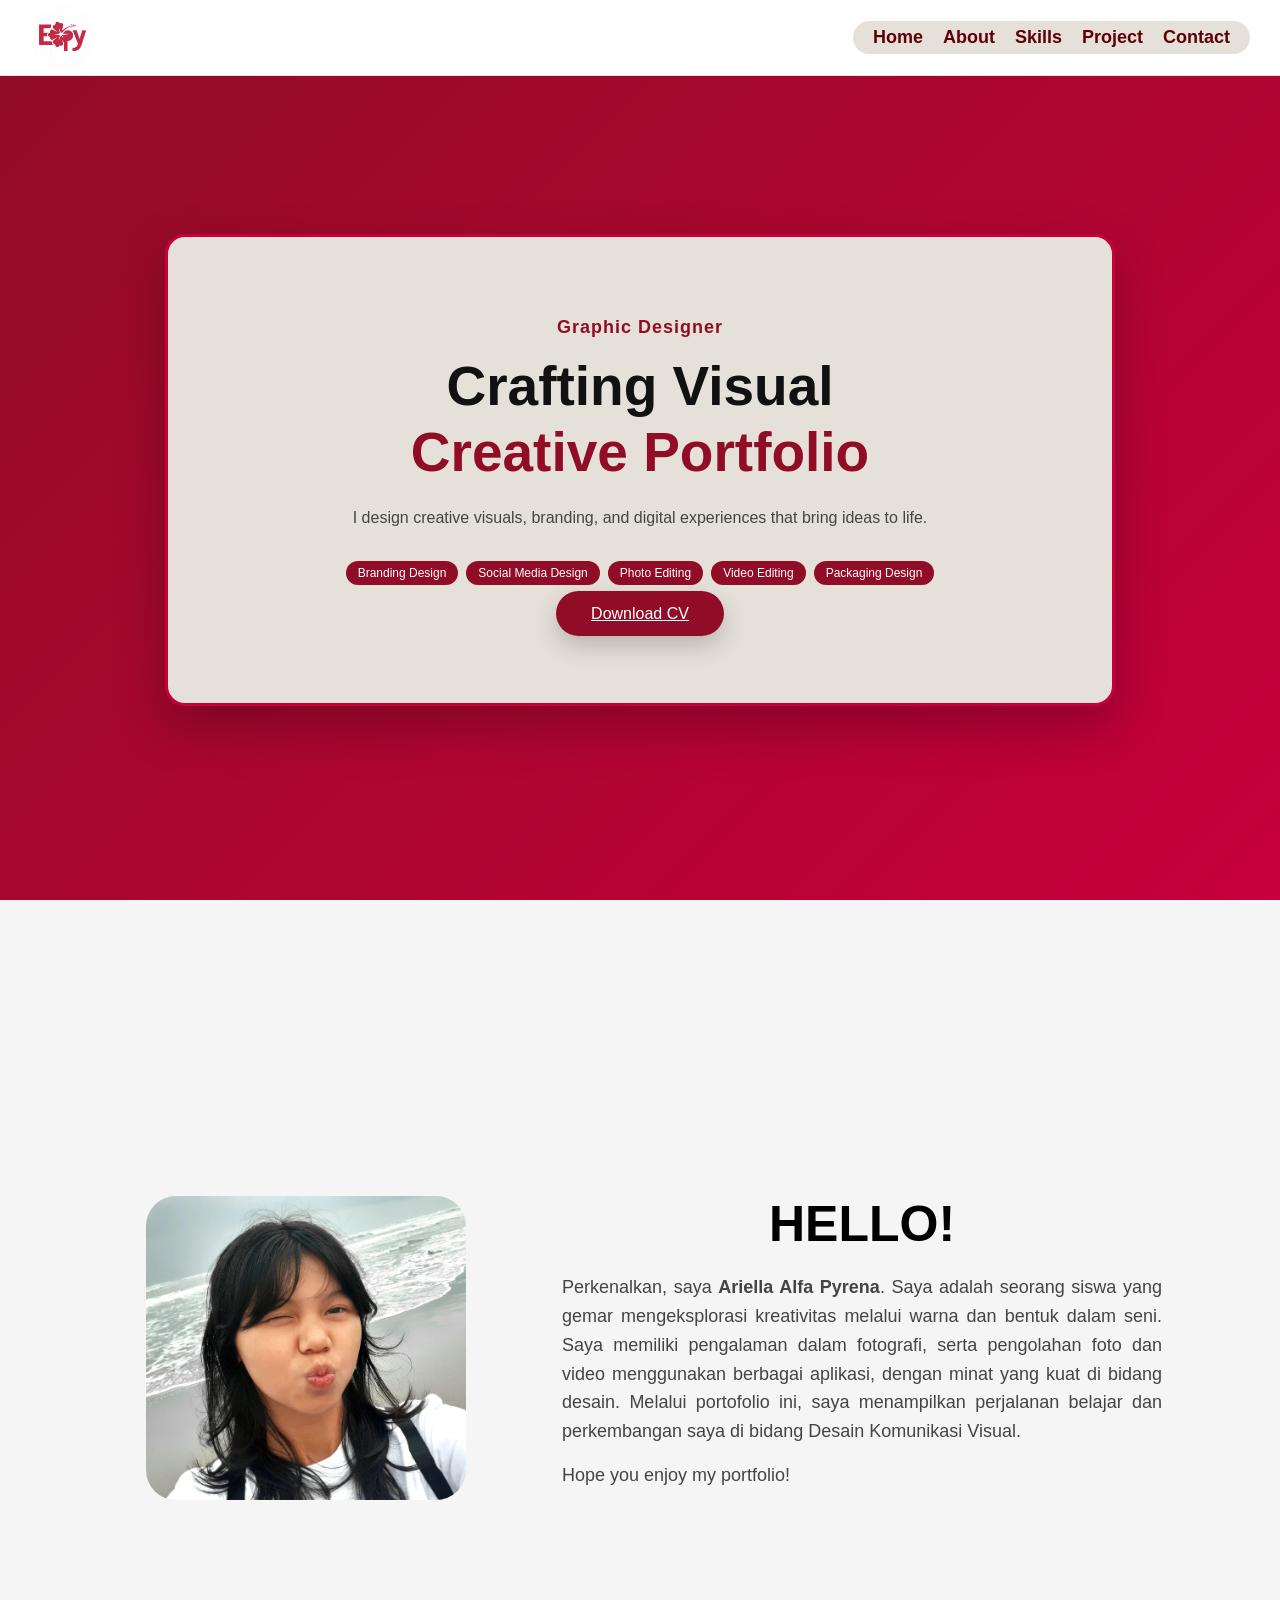
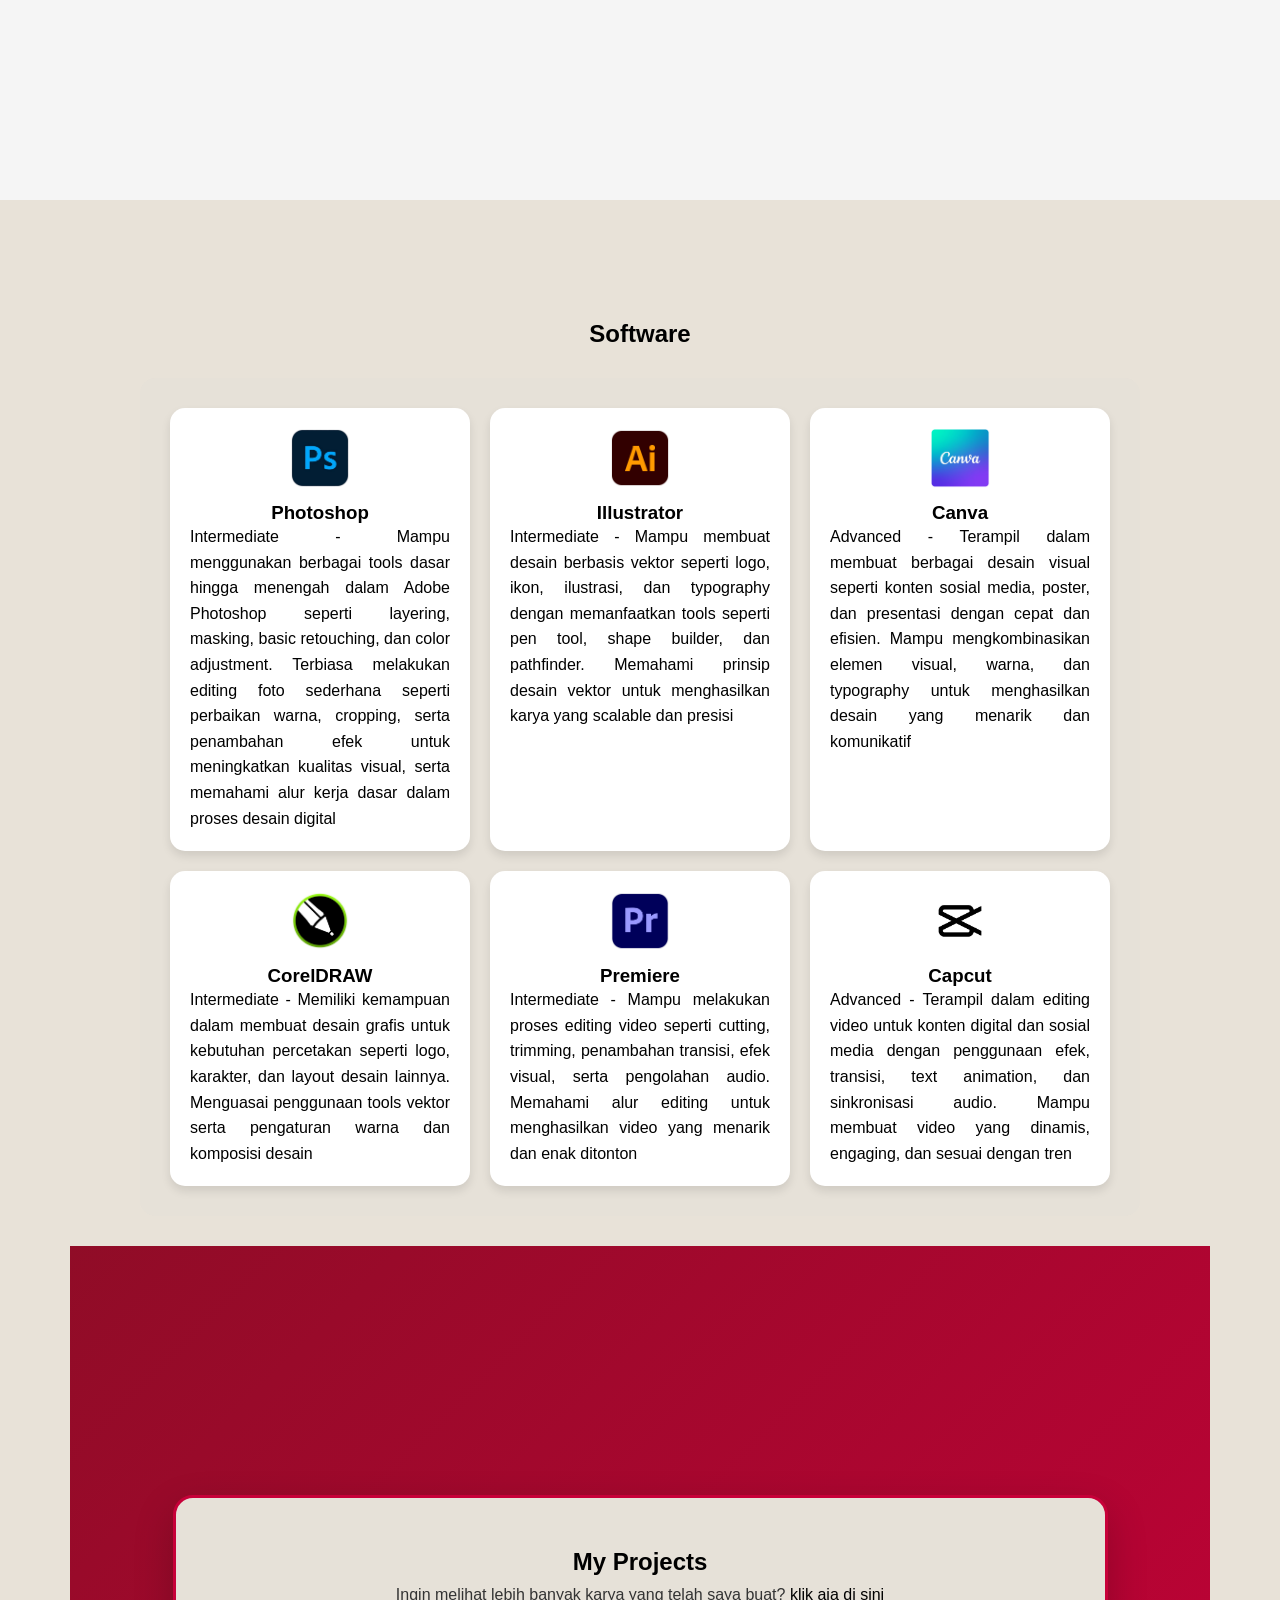
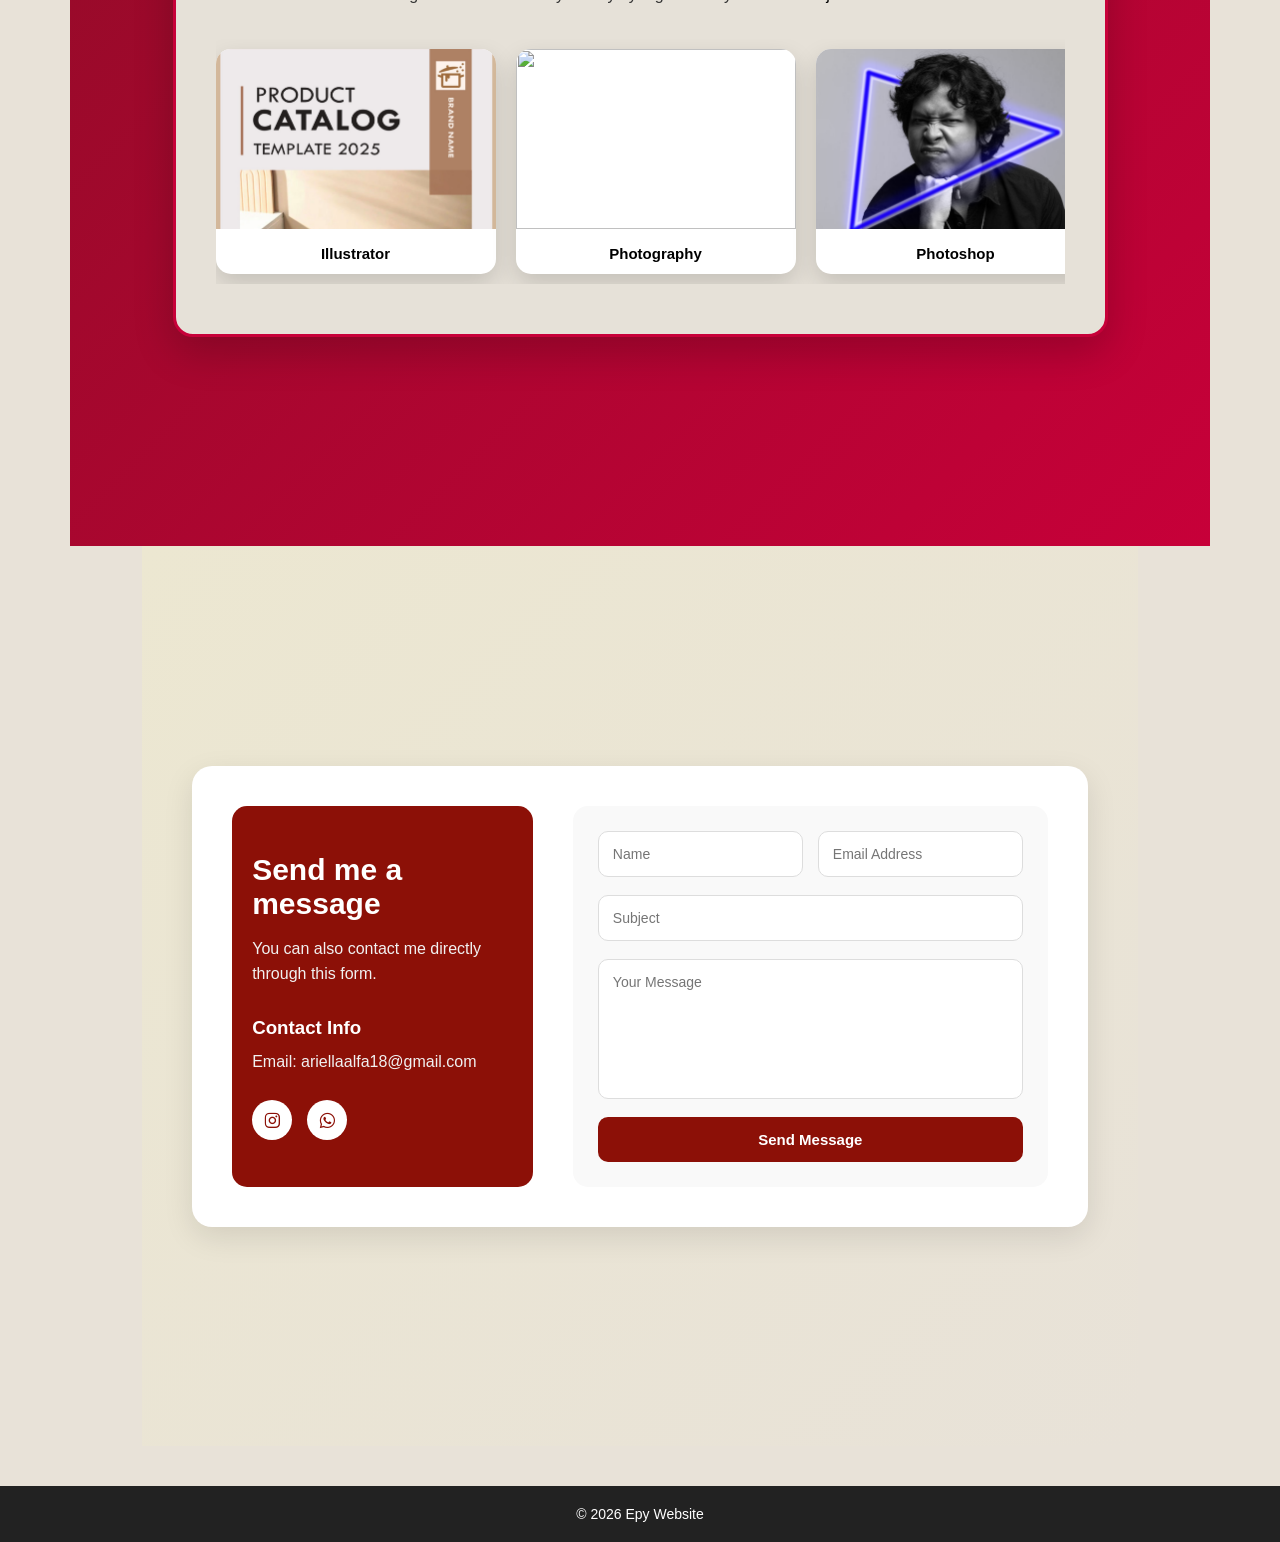
==== index.html @ 054a1334 "Add files via upload" ====
<!DOCTYPE html>
<html lang="en">
<head>
<meta charset="UTF-8">
<meta name="viewport" content="width=device-width, initial-scale=1.0">
<link href='https://unpkg.com/boxicons@2.1.4/css/boxicons.min.css' rel='stylesheet'>
<title>Epy Website</title>

<link rel="stylesheet" href="portofolio.css">

</head>
<body>

<nav>

<div class="logo">
<img src="image/logoepy1.png" alt="logo">
</div>

<ul class="menu">
<li><a href="#home">Home</a></li>
<li><a href="#about">About</a></li>
<li><a href="#skills">Skills</a></li>
<li><a href="#project">Project</a></li>
<li><a href="#contact">Contact</a></li>
</ul>

</nav>

<!-- HOME -->
<section class="hero" id="home">

<div class="home-box">

<p class="top-text">Graphic Designer</p>

<h1>
Crafting Visual<br>
<span class="highlight">Creative Portfolio</span>
</h1>

<p class="desc">
I design creative visuals, branding, and digital experiences 
that bring ideas to life.
</p>

<div class="job-list">
    <span>Branding Design</span>
    <span>Social Media Design</span>
    <span>Photo Editing</span>
    <span>Video Editing</span>
    <span>Packaging Design</span>
</div>

<a href="image/CV.jpg" download="CV-Ariella.jpg" class="btn-cv">
    Download CV
</a>

</div>

</section>
<!-- ABOUT -->
<section class="section about" id="about">

<div class="about-container">

<div class="about-img">
<img src="image/-3.jpg" alt="foto">
</div>

<div class="about-text">
<h1>HELLO!</h1>

<p>
<p class="desc">
<p class="desc">
Perkenalkan, saya <b>Ariella Alfa Pyrena</b>. 
Saya adalah seorang siswa yang gemar mengeksplorasi kreativitas melalui warna dan bentuk dalam seni. 
Saya memiliki pengalaman dalam fotografi, serta pengolahan foto dan video menggunakan berbagai aplikasi, dengan minat yang kuat di bidang desain. 
Melalui portofolio ini, saya menampilkan perjalanan belajar dan perkembangan saya di bidang Desain Komunikasi Visual.
</p>
</p>
</p>

<p>Hope you enjoy my portfolio!</p>

</div>

</div>

</section>
<!-- SKILLS -->
<section class="section skills-section" id="skills">

<h1>Software</h1>

<!-- HARD SKILL -->
<div class="skill-box-wrapper">

<div class="skills-container">

<div class="skill-card">
<img src="image/6.png">
<h3>Photoshop</h3>
<p> Intermediate - Mampu menggunakan berbagai tools dasar hingga menengah dalam Adobe Photoshop seperti layering, masking, basic retouching, dan color adjustment. 
    Terbiasa melakukan editing foto sederhana seperti perbaikan warna, cropping, serta penambahan efek untuk meningkatkan kualitas visual, 
    serta memahami alur kerja dasar dalam proses desain digital</p>
</div>

<div class="skill-card">
<img src="image/1.jpeg">
<h3>Illustrator</h3>
<p>Intermediate - Mampu membuat desain berbasis vektor seperti logo, ikon, ilustrasi, dan typography dengan memanfaatkan tools seperti pen tool, shape builder, dan pathfinder. 
    Memahami prinsip desain vektor untuk menghasilkan karya yang scalable dan presisi</p>
</div>

<div class="skill-card">
<img src="image/8.png">
<h3>Canva</h3>
<p>Advanced - Terampil dalam membuat berbagai desain visual seperti konten sosial media, poster, dan presentasi dengan cepat dan efisien. 
    Mampu mengkombinasikan elemen visual, warna, dan typography untuk menghasilkan desain yang menarik dan komunikatif</p>
</div>

<div class="skill-card">
<img src="image/13.png">
<h3>CorelDRAW</h3>
<p>Intermediate - Memiliki kemampuan dalam membuat desain grafis untuk kebutuhan percetakan seperti logo, karakter, dan layout desain lainnya. 
    Menguasai penggunaan tools vektor serta pengaturan warna dan komposisi desain</p>
</div>

<div class="skill-card">
<img src="image/12.png">
<h3>Premiere</h3>
<p>Intermediate - Mampu melakukan proses editing video seperti cutting, trimming, penambahan transisi, efek visual, serta pengolahan audio. 
    Memahami alur editing untuk menghasilkan video yang menarik dan enak ditonton</p>
</div>

<div class="skill-card">
<img src="image/2.jpeg">
<h3>Capcut</h3>
<p>Advanced - Terampil dalam editing video untuk konten digital dan sosial media dengan penggunaan efek, transisi, text animation, dan sinkronisasi audio. 
    Mampu membuat video yang dinamis, engaging, dan sesuai dengan tren</p>
</div>

</div>
</div>

<!-- PROJECT -->
<section class="section project" id="project">

<div class="project-box">

<h2>My Projects</h2>
<p>
    Ingin melihat lebih banyak karya yang telah saya buat? 
    <a href="https://www.instagram.com/_ellpy" target="_blank" class="link-project"> 
        klik aja di sini
    </a>
</p>

<div class="slider">
    <div class="slide-track">

        <div class="card">
            <img src="image/ai.png">
            <h3>Illustrator</h3>
        </div>

        <div class="card">
            <img src="image/photo.png">
            <h3>Photography</h3>
        </div>

        <div class="card">
            <img src="image/ps.png">
            <h3>Photoshop</h3>
        </div>

        <div class="card">
            <img src="image/corel.png">
            <h3>CorelDRAW</h3>
        </div>

        <div class="card">
            <img src="image/canva.png">
            <h3>Canva</h3>
        </div>

    </div>
</div>

</div>

</section>
<!-- CONTACT -->
<section class="section contact" id="contact">

<div class="contact-container">

    <!-- KIRI -->
    <div class="contact-left">
        <h2>Send me a message</h2>
        <p>You can also contact me directly through this form.</p>

        <h3>Contact Info</h3>
        <p>Email: ariellaalfa18@gmail.com</p>

        <div class="contact-social">
            <a href="https://www.instagram.com/_ellpy" target="_blank">
                <i class='bx bxl-instagram'></i>
            </a>

            <a href="https://wa.me/6281234567890" target="_blank">
                <i class='bx bxl-whatsapp'></i>
            </a>
        </div>
    </div>

    <!-- KANAN -->
    <div class="contact-right">

        <form action="https://formsubmit.co/ariellaalfa18@gmail.com" method="POST">

            <div class="input-box">
                <input type="text" name="name" placeholder="Name" required>
                <input type="email" name="email" placeholder="Email Address" required>
            </div>

            <input type="text" name="subject" placeholder="Subject" required>

            <textarea name="message" placeholder="Your Message" required></textarea>

            <!-- VALUE / SETTING -->
            <input type="hidden" name="_subject" value="Pesan Baru dari Website Epy">
            <input type="hidden" name="_template" value="table">
            <input type="hidden" name="_captcha" value="false">
            <input type="hidden" name="_next" value="https://example.com/thanks.html">

            <input type="submit" value="Send Message" class="btn">

        </form>

    </div>

</div>

</section>
</section>

<footer>
<p>© 2026 Epy Website</p>
</footer>

<script src="portofolio.js"></script>

</body>
</html>
---- portofolio.css ----
*{
margin:0;
padding:0;
box-sizing:border-box;
font-family:Arial, Helvetica, sans-serif;
}

/* HTML */
html{
scroll-behavior:smooth;
}

/* BODY */
body{
background:#fff;
overflow-x:hidden;
}

/* NAVBAR */
nav{
background:#fff;
display:flex;
justify-content:space-between;
align-items:center;
padding:5px 30px;
border-bottom:1px solid #ddd;
position:fixed;
top:0;
left:0;
width:100%;
z-index:1000;
}

/* LOGO */
.logo{
width:65px;
height:65px;
border-radius:50%;
overflow:hidden;
display:flex;
align-items:center;
justify-content:center;
}

.logo img{
width:100%;
height:100%;
object-fit:cover;
}

/* MENU */
.menu{
list-style:none;
display:flex;
gap:20px;
background:#e6e1d8;
padding:6px 20px;
border-radius:30px;
align-items:center;
}

.menu a{
text-decoration:none;
color:#5E0006;
font-size:18px;
font-weight:600;
}

.menu a:hover{
color:#D25D5D;
}

/* SECTION */
section{
min-height:100vh;
display:flex;
justify-content:center;
align-items:center;
flex-direction:column;
padding-top:80px;
}

/* HERO */
.hero{
background: linear-gradient(135deg, #900C27, #C70039);
display:flex;
justify-content:center;
align-items:center;
min-height:100vh;
padding:100px 20px 60px; 
}

.home-box{
background:#e6e1d8;
padding:80px 60px;
border-radius:20px;
border:3px solid #C70039;
width:85%;
max-width:950px;
text-align:center;
box-shadow:0 20px 50px rgba(0,0,0,0.25);
animation:fadeUp 1s ease;
}

@keyframes fadeUp{
from{
opacity:0;
transform:translateY(40px);
}
to{
opacity:1;
transform:translateY(0);
}
}

.top-text{
font-size:18px;
margin-bottom:15px;
color:#900C27;
font-weight:600;
letter-spacing:1px;
}

.hero h1{
font-size:55px;
line-height:1.2;
color:#111;
margin-bottom:20px;
}

.highlight{
color:#900C27;
font-weight:bold;
}

.desc{
font-size:16px;
color:#444;
margin-bottom:30px;
line-height:1.6;
}

.btn-cv{
background:#900C27;
color:white;
padding:14px 35px;
border-radius:30px;
border:none;
cursor:pointer;
font-size:16px;
transition:0.3s;
box-shadow:0 10px 25px rgba(0,0,0,0.2);
}

.btn-cv:hover{
background:#C70039;
transform:translateY(-3px) scale(1.05);
box-shadow:0 15px 35px rgba(0,0,0,0.3);
}

.job-list{
margin:20px 0;
display:flex;
flex-wrap:wrap;
justify-content:center;
gap:8px; /* lebih rapat */
}

.job-list span{
background:#900C27;
color:white;
padding:5px 12px; 
border-radius:15px;
font-size:12px; 
transition:0.3s;
}

.job-list span:hover{
background:#C70039;
transform:scale(1.08);
}

/* SOCIAL */
.social{
    margin-top:40px;
    display:flex;
    gap:25px;
    justify-content:center;
}

.social a{
    display:flex;
    justify-content:center;
    align-items:center;
    width:45px;
    height:45px;
    background:#fff;
    border-radius:50%;
    text-decoration:none;
    transition:0.3s;
}

.social i{
    font-size:28px;
    color:#333;
}

.social a:hover{
    background:#8C1007;
    transform:scale(1.1);
}

.social a:hover i{
    color:#fff;
}
/* SECTION UMUM */
.section{
text-align:center;
padding:40px;
}

/* ABOUT */
.about{
background:#f5f5f5;
}

.about-container{
display:grid;
grid-template-columns:1fr 1.5fr;
gap:50px;
align-items:center;
width:90%;
max-width:1100px;
margin:auto;
}

.about-img img{
width:100%;
max-width:320px;
border-radius:30px;
}

.about-text{
max-width:600px;
}

.about-text h1{
font-size:50px;
margin-bottom:20px;
}

.about-text p{
margin-bottom:15px;
color:#444;
line-height:1.6;
text-align:justify;
font-size: 18px;
}

/* ================= SKILLS ================= */

/* SKILLS SECTION */
.skills-section{
background:#E8E2D8;
padding-top:120px;
text-align:center;
}

/* WRAPPER BOX (judul + isi) */
.skill-box-wrapper{
background:#e6e1d8;
padding:30px;
border-radius:15px;
margin:30px auto;
width:90%;
max-width:1000px;
}

/* HARD SKILL GRID */
.skills-container{
display:grid;
grid-template-columns:repeat(3, 1fr);
gap:20px;
}

/* CARD */
.skill-card{
background:#fff;
padding:20px;
border-radius:15px;
text-align:center;
box-shadow:0 5px 10px rgba(0,0,0,0.1);
transition:0.3s;
}

.skill-card p{
text-align:justify;
line-height:1.6;
}

.skill-card:hover{
transform:translateY(-5px);
}

/* ICON */
.skill-card img{
width:60px;
height:60px;
margin-bottom:10px;
}

@media (max-width:768px){

.skills-container{
grid-template-columns:1fr 1fr;
}

}

@media (max-width:480px){

.skills-container,
.soft-container{
grid-template-columns:1fr;
}

}
/* ================= CONTACT UPGRADE ================= */

.contact{
background:linear-gradient(135deg,#ECE7D1,#E8E2D8);
padding:80px 0;
}

/* CONTAINER */
.contact-container{
display:grid;
grid-template-columns:1fr 1.2fr;
gap:40px;
width:90%;
max-width:1100px;
margin:auto;
padding:40px;
border-radius:20px;
background:#ffffff;
box-shadow:0 10px 30px rgba(0,0,0,0.1);
}

/* ================= LEFT ================= */

.contact-left{
text-align:left;
padding:20px;
background:#8C1007;
color:#fff;
border-radius:15px;
display:flex;
flex-direction:column;
justify-content:center;
}

.contact-left h2{
font-size:30px;
margin-bottom:15px;
}

.contact-left p{
margin-bottom:10px;
line-height:1.6;
color:#f1f1f1;
}

.contact-left h3{
margin-top:20px;
margin-bottom:10px;
}

/* SOCIAL ICON */
.contact-social{
margin-top:15px;
display:flex;
gap:15px;
}

.contact-social i{
font-size:20px;
background:#fff;
color:#8C1007;
padding:10px;
border-radius:50%;
cursor:pointer;
transition:0.3s;
}

.contact-social i:hover{
background:#000;
color:#fff;
transform:scale(1.1);
}

/* ================= RIGHT FORM ================= */

.contact-right{
background:#f9f9f9;
padding:25px;
border-radius:15px;
}

/* FORM */
.contact-right form{
display:flex;
flex-direction:column;
gap:18px;
}

/* 2 INPUT */
.input-box{
display:flex;
gap:15px;
}

.input-box input{
flex:1;
}

/* INPUT */
.contact-right input,
.contact-right textarea{
padding:14px;
border:1px solid #ddd;
border-radius:10px;
outline:none;
font-size:14px;
transition:0.3s;
}

/* FOCUS */
.contact-right input:focus,
.contact-right textarea:focus{
border-color:#8C1007;
box-shadow:0 0 8px rgba(140,16,7,0.2);
}

/* TEXTAREA */
.contact-right textarea{
min-height:140px;
resize:none;
}

/* BUTTON */
.contact-right .btn{
background:#8C1007;
color:#fff;
padding:14px;
border:none;
border-radius:10px;
cursor:pointer;
font-size:15px;
font-weight:600;
transition:0.3s;
}

.contact-right .btn:hover{
background:#6e0c05;
transform:scale(1.05);
box-shadow:0 5px 15px rgba(0,0,0,0.2);
}

/* ================= RESPONSIVE ================= */

@media (max-width:768px){

.contact-container{
grid-template-columns:1fr;
}

.input-box{
flex-direction:column;
}

}

/* FOOTER */

footer{
text-align:center;
padding:20px;
background:#222;
color:#fff;
font-size:14px;
}

/* RESPONSIVE */
@media (max-width:768px){

.about-container{
grid-template-columns:1fr;
text-align:center;
}

.about-text p{
text-align:center;
}

.skills-wrapper{
grid-template-columns:1fr;
}

.skills-container{
grid-template-columns:1fr 1fr;
}

.contact-container{
grid-template-columns:1fr;
}

.input-row{
flex-direction:column;
}

}

@media (max-width:480px){
.skills-container{
grid-template-columns:1fr;
}
}

/* PROJECT */
.project{
background: linear-gradient(135deg, #900C27, #C70039);
display:flex;
justify-content:center;
padding:120px 20px 80px;
}

.project-box{
background:#e6e1d8;
padding:50px 40px;
border-radius:20px;
border:3px solid #C70039;
width:85%;
max-width:1100px;
text-align:center;
box-shadow:0 15px 40px rgba(0,0,0,0.2);
}

.project-box h2{
margin-bottom:10px;
}

.project-box p{
margin-bottom:35px;
color:#333;
}

/* SLIDER */
.slider{
overflow:hidden;
}

/* TRACK */
.slide-track{
display:flex;
gap:20px;
overflow-x:auto;
scroll-behavior:smooth;
padding:10px;

/* 🔥 ini bikin feel slider */
scroll-snap-type:x mandatory;
}

/* card */
.card{
min-width:280px;
background:white;
border-radius:15px;
box-shadow:0 10px 25px rgba(0,0,0,0.15);
overflow:hidden;
flex-shrink:0;
transition:0.3s;

/* 🔥 ini bikin berhenti per card */
scroll-snap-align:start;
}

.card:hover{
transform:translateY(-5px);
}

.card img{
width:100%;
height:180px;
object-fit:cover;
}

.card h3{
padding:12px;
font-size:15px;
}

/* scrollbar tipis biar tetap ada */
.slide-track::-webkit-scrollbar{
height:6px;
}

.slide-track::-webkit-scrollbar-thumb{
background:#900C27;
border-radius:10px;
}

.link-project {
    color: black;
    text-decoration: none;
}

.link-project:hover {
    color: #ff4d6d; /* biar ada efek pas di hover */
}
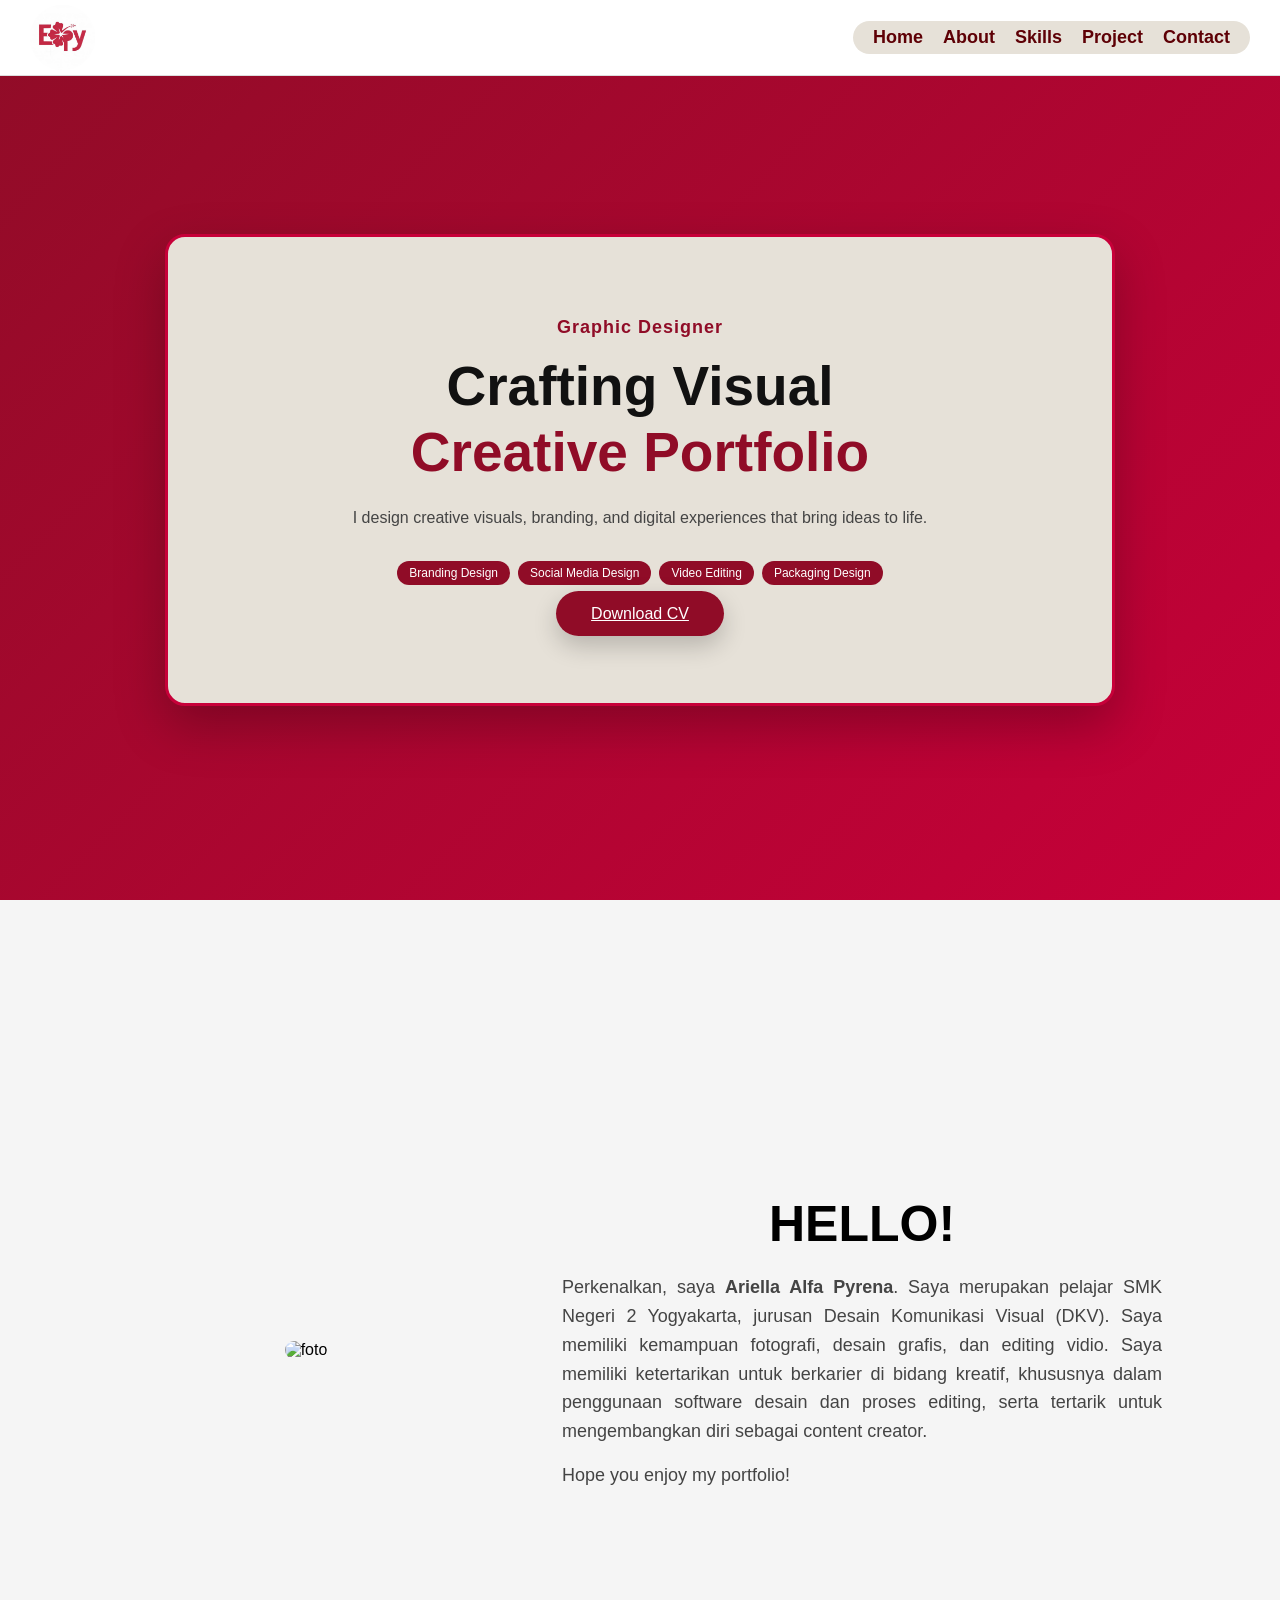
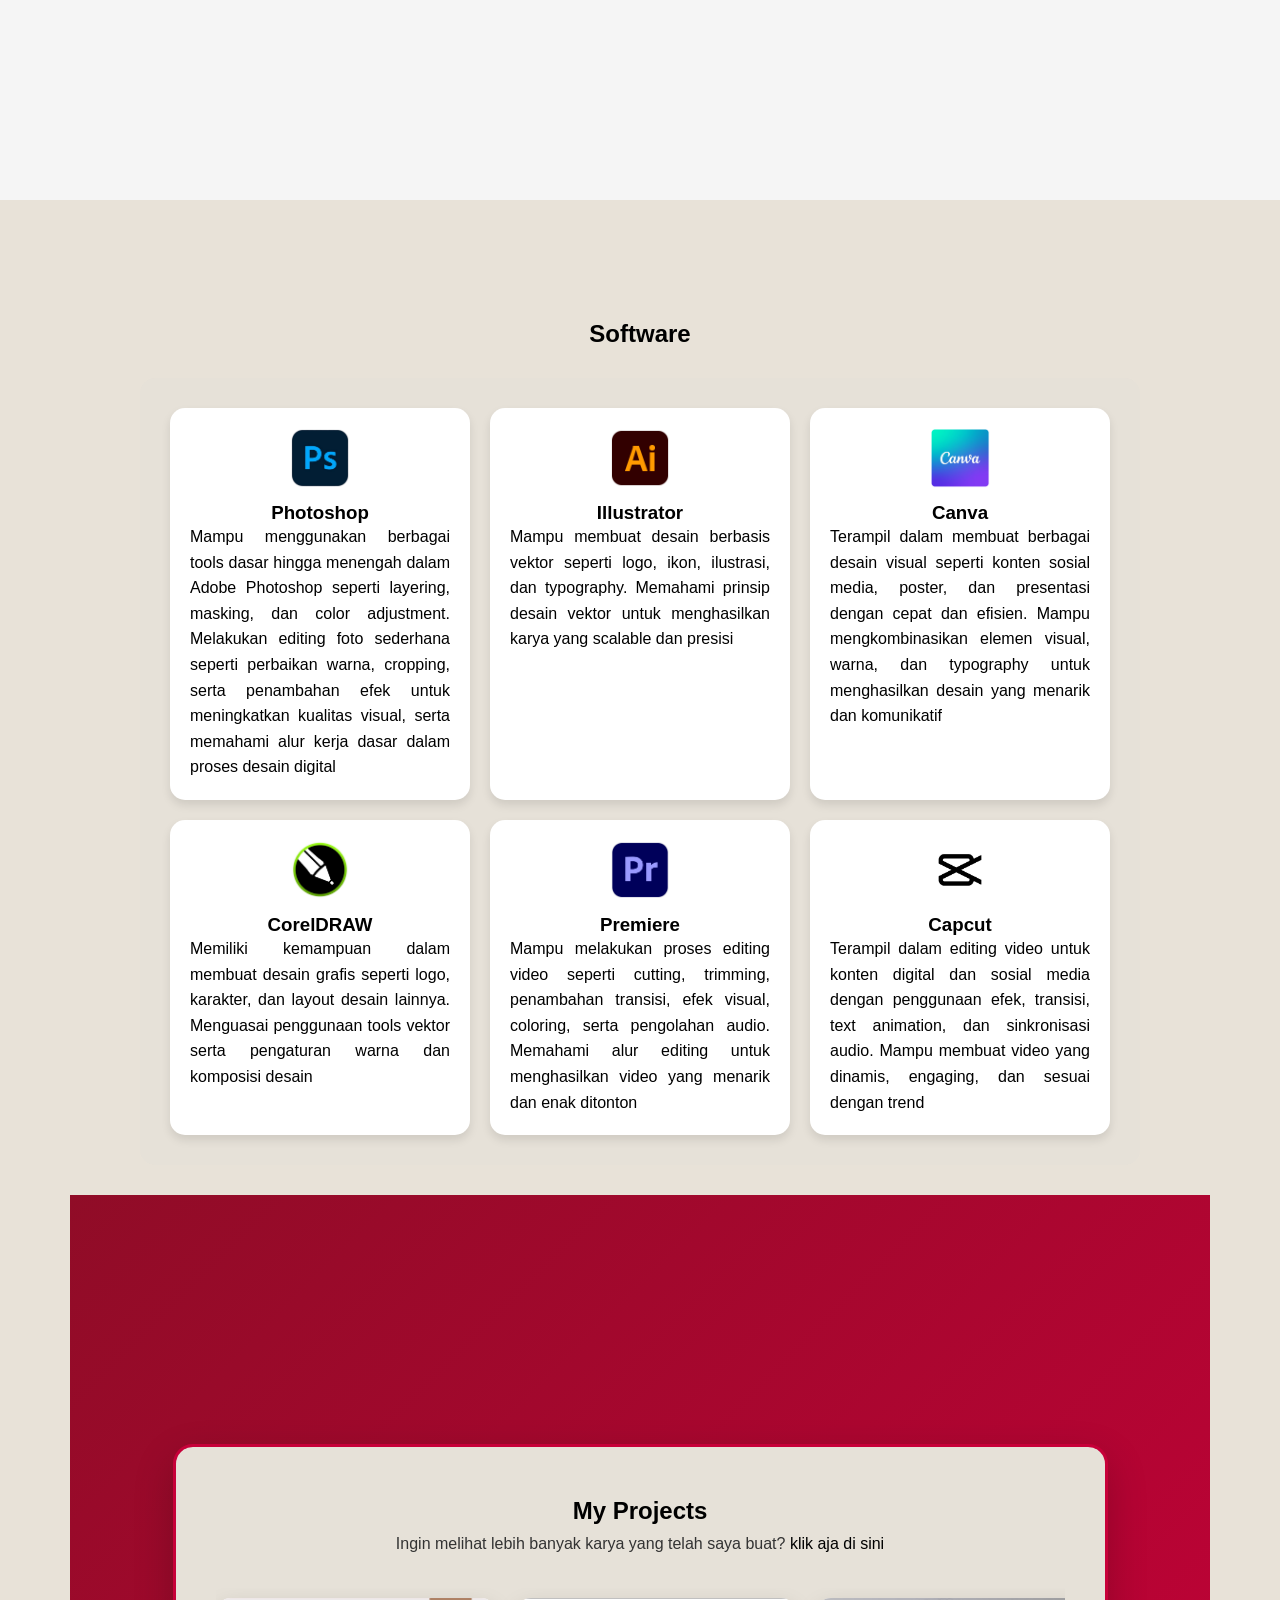
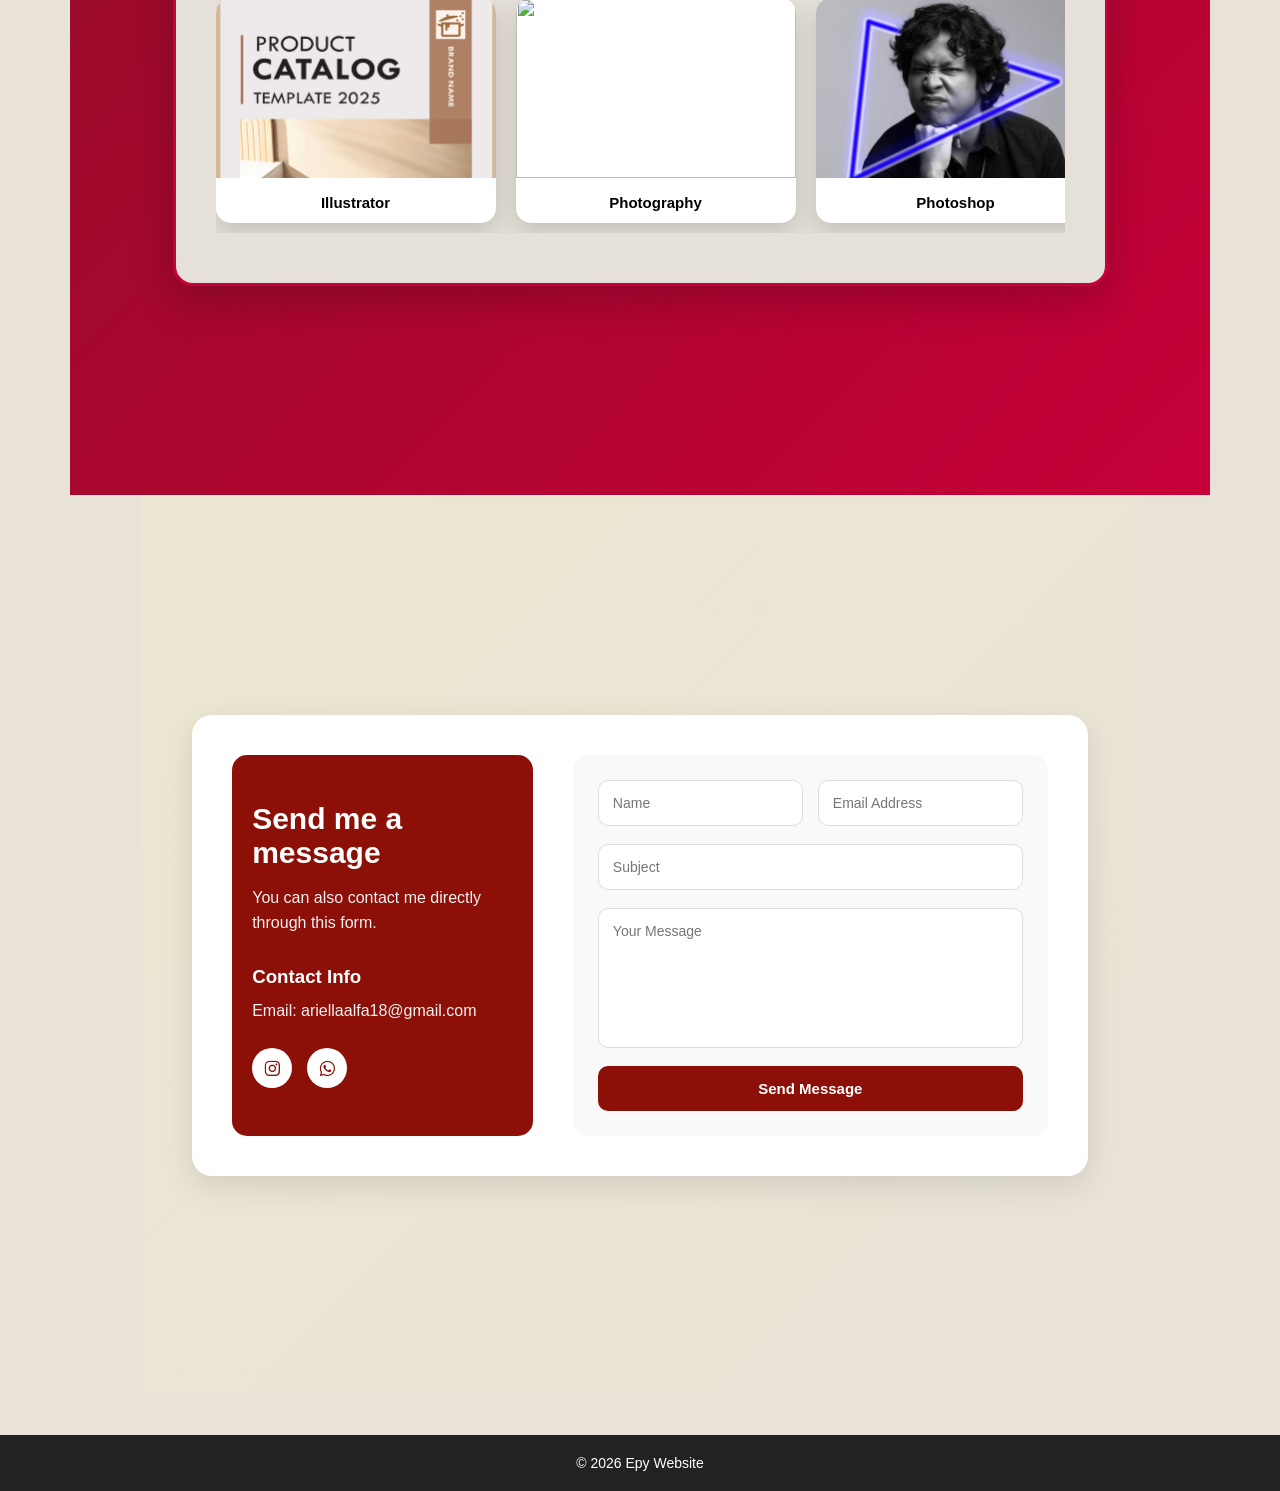
==== commit a00e68cf: "Add files via upload" ====
--- a/index.html
+++ b/index.html
@@ -6,7 +6,8 @@
 <link href='https://unpkg.com/boxicons@2.1.4/css/boxicons.min.css' rel='stylesheet'>
 <title>Epy Website</title>
 
-<link rel="stylesheet" href="portofolio.css">
+<link rel="stylesheet" href="index.css">
+<link rel="stylesheet" href="mobile.css" media="(max-width: 768px)">
 
 </head>
 <body>
@@ -47,12 +48,11 @@
 <div class="job-list">
     <span>Branding Design</span>
     <span>Social Media Design</span>
-    <span>Photo Editing</span>
     <span>Video Editing</span>
     <span>Packaging Design</span>
 </div>
 
-<a href="image/CV.jpg" download="CV-Ariella.jpg" class="btn-cv">
+<a href="image/cv..jpg" download="CV-Ariella.jpg" class="btn-cv">
     Download CV
 </a>
 
@@ -65,7 +65,7 @@
 <div class="about-container">
 
 <div class="about-img">
-<img src="image/-3.jpg" alt="foto">
+<img src="image/ariella.jpg" alt="foto">
 </div>
 
 <div class="about-text">
@@ -75,9 +75,10 @@
 <p class="desc">
 <p class="desc">
 Perkenalkan, saya <b>Ariella Alfa Pyrena</b>. 
-Saya adalah seorang siswa yang gemar mengeksplorasi kreativitas melalui warna dan bentuk dalam seni. 
-Saya memiliki pengalaman dalam fotografi, serta pengolahan foto dan video menggunakan berbagai aplikasi, dengan minat yang kuat di bidang desain. 
-Melalui portofolio ini, saya menampilkan perjalanan belajar dan perkembangan saya di bidang Desain Komunikasi Visual.
+Saya merupakan pelajar SMK Negeri 2 Yogyakarta, jurusan Desain Komunikasi Visual (DKV). 
+Saya memiliki kemampuan fotografi, desain grafis, dan editing vidio. 
+Saya memiliki ketertarikan untuk berkarier di bidang kreatif, 
+khususnya dalam penggunaan software desain dan proses editing, serta tertarik untuk mengembangkan diri sebagai content creator.
 </p>
 </p>
 </p>
@@ -102,44 +103,44 @@
 <div class="skill-card">
 <img src="image/6.png">
 <h3>Photoshop</h3>
-<p> Intermediate - Mampu menggunakan berbagai tools dasar hingga menengah dalam Adobe Photoshop seperti layering, masking, basic retouching, dan color adjustment. 
-    Terbiasa melakukan editing foto sederhana seperti perbaikan warna, cropping, serta penambahan efek untuk meningkatkan kualitas visual, 
+<p> Mampu menggunakan berbagai tools dasar hingga menengah dalam Adobe Photoshop seperti layering, masking, dan color adjustment. 
+    Melakukan editing foto sederhana seperti perbaikan warna, cropping, serta penambahan efek untuk meningkatkan kualitas visual, 
     serta memahami alur kerja dasar dalam proses desain digital</p>
 </div>
 
 <div class="skill-card">
 <img src="image/1.jpeg">
 <h3>Illustrator</h3>
-<p>Intermediate - Mampu membuat desain berbasis vektor seperti logo, ikon, ilustrasi, dan typography dengan memanfaatkan tools seperti pen tool, shape builder, dan pathfinder. 
+<p>Mampu membuat desain berbasis vektor seperti logo, ikon, ilustrasi, dan typography. 
     Memahami prinsip desain vektor untuk menghasilkan karya yang scalable dan presisi</p>
 </div>
 
 <div class="skill-card">
 <img src="image/8.png">
 <h3>Canva</h3>
-<p>Advanced - Terampil dalam membuat berbagai desain visual seperti konten sosial media, poster, dan presentasi dengan cepat dan efisien. 
+<p>Terampil dalam membuat berbagai desain visual seperti konten sosial media, poster, dan presentasi dengan cepat dan efisien. 
     Mampu mengkombinasikan elemen visual, warna, dan typography untuk menghasilkan desain yang menarik dan komunikatif</p>
 </div>
 
 <div class="skill-card">
 <img src="image/13.png">
 <h3>CorelDRAW</h3>
-<p>Intermediate - Memiliki kemampuan dalam membuat desain grafis untuk kebutuhan percetakan seperti logo, karakter, dan layout desain lainnya. 
+<p>Memiliki kemampuan dalam membuat desain grafis seperti logo, karakter, dan layout desain lainnya. 
     Menguasai penggunaan tools vektor serta pengaturan warna dan komposisi desain</p>
 </div>
 
 <div class="skill-card">
 <img src="image/12.png">
 <h3>Premiere</h3>
-<p>Intermediate - Mampu melakukan proses editing video seperti cutting, trimming, penambahan transisi, efek visual, serta pengolahan audio. 
+<p>Mampu melakukan proses editing video seperti cutting, trimming, penambahan transisi, efek visual, coloring, serta pengolahan audio. 
     Memahami alur editing untuk menghasilkan video yang menarik dan enak ditonton</p>
 </div>
 
 <div class="skill-card">
 <img src="image/2.jpeg">
 <h3>Capcut</h3>
-<p>Advanced - Terampil dalam editing video untuk konten digital dan sosial media dengan penggunaan efek, transisi, text animation, dan sinkronisasi audio. 
-    Mampu membuat video yang dinamis, engaging, dan sesuai dengan tren</p>
+<p>Terampil dalam editing video untuk konten digital dan sosial media dengan penggunaan efek, transisi, text animation, dan sinkronisasi audio. 
+    Mampu membuat video yang dinamis, engaging, dan sesuai dengan trend</p>
 </div>
 
 </div>
@@ -251,7 +252,5 @@
 <p>© 2026 Epy Website</p>
 </footer>
 
-<script src="portofolio.js"></script>
-
 </body>
 </html>
--- a/index.css
+++ b/index.css
@@ -0,0 +1,620 @@
+*{
+margin:0;
+padding:0;
+box-sizing:border-box;
+font-family:Arial, Helvetica, sans-serif;
+}
+
+/* HTML */
+html{
+scroll-behavior:smooth;
+}
+
+/* BODY */
+body{
+background:#fff;
+overflow-x:hidden;
+}
+
+/* NAVBAR */
+nav{
+background:#fff;
+display:flex;
+justify-content:space-between;
+align-items:center;
+padding:5px 30px;
+border-bottom:1px solid #ddd;
+position:fixed;
+top:0;
+left:0;
+width:100%;
+z-index:1000;
+}
+
+/* LOGO */
+.logo{
+width:65px;
+height:65px;
+border-radius:50%;
+overflow:hidden;
+display:flex;
+align-items:center;
+justify-content:center;
+}
+
+.logo img{
+width:100%;
+height:100%;
+object-fit:cover;
+}
+
+/* MENU */
+.menu{
+list-style:none;
+display:flex;
+gap:20px;
+background:#e6e1d8;
+padding:6px 20px;
+border-radius:30px;
+align-items:center;
+}
+
+.menu a{
+text-decoration:none;
+color:#5E0006;
+font-size:18px;
+font-weight:600;
+}
+
+.menu a:hover{
+color:#D25D5D;
+}
+
+/* SECTION */
+section{
+min-height:100vh;
+display:flex;
+justify-content:center;
+align-items:center;
+flex-direction:column;
+padding-top:80px;
+}
+
+/* HERO */
+.hero{
+background: linear-gradient(135deg, #900C27, #C70039);
+display:flex;
+justify-content:center;
+align-items:center;
+min-height:100vh;
+padding:100px 20px 60px; 
+}
+
+.home-box{
+background:#e6e1d8;
+padding:80px 60px;
+border-radius:20px;
+border:3px solid #C70039;
+width:85%;
+max-width:950px;
+text-align:center;
+box-shadow:0 20px 50px rgba(0,0,0,0.25);
+animation:fadeUp 1s ease;
+}
+
+@keyframes fadeUp{
+from{
+opacity:0;
+transform:translateY(40px);
+}
+to{
+opacity:1;
+transform:translateY(0);
+}
+}
+
+.top-text{
+font-size:18px;
+margin-bottom:15px;
+color:#900C27;
+font-weight:600;
+letter-spacing:1px;
+}
+
+.hero h1{
+font-size:55px;
+line-height:1.2;
+color:#111;
+margin-bottom:20px;
+}
+
+.highlight{
+color:#900C27;
+font-weight:bold;
+}
+
+.desc{
+font-size:16px;
+color:#444;
+margin-bottom:30px;
+line-height:1.6;
+}
+
+.btn-cv{
+background:#900C27;
+color:white;
+padding:14px 35px;
+border-radius:30px;
+border:none;
+cursor:pointer;
+font-size:16px;
+transition:0.3s;
+box-shadow:0 10px 25px rgba(0,0,0,0.2);
+}
+
+.btn-cv:hover{
+background:#C70039;
+transform:translateY(-3px) scale(1.05);
+box-shadow:0 15px 35px rgba(0,0,0,0.3);
+}
+
+.job-list{
+margin:20px 0;
+display:flex;
+flex-wrap:wrap;
+justify-content:center;
+gap:8px; /* lebih rapat */
+}
+
+.job-list span{
+background:#900C27;
+color:white;
+padding:5px 12px; 
+border-radius:15px;
+font-size:12px; 
+transition:0.3s;
+}
+
+.job-list span:hover{
+background:#C70039;
+transform:scale(1.08);
+}
+
+/* SOCIAL */
+.social{
+    margin-top:40px;
+    display:flex;
+    gap:25px;
+    justify-content:center;
+}
+
+.social a{
+    display:flex;
+    justify-content:center;
+    align-items:center;
+    width:45px;
+    height:45px;
+    background:#fff;
+    border-radius:50%;
+    text-decoration:none;
+    transition:0.3s;
+}
+
+.social i{
+    font-size:28px;
+    color:#333;
+}
+
+.social a:hover{
+    background:#8C1007;
+    transform:scale(1.1);
+}
+
+.social a:hover i{
+    color:#fff;
+}
+/* SECTION UMUM */
+.section{
+text-align:center;
+padding:40px;
+}
+
+/* ABOUT */
+.about{
+background:#f5f5f5;
+}
+
+.about-container{
+display:grid;
+grid-template-columns:1fr 1.5fr;
+gap:50px;
+align-items:center;
+width:90%;
+max-width:1100px;
+margin:auto;
+}
+
+.about-img img{
+width:100%;
+max-width:320px;
+border-radius:30px;
+}
+
+.about-text{
+max-width:600px;
+}
+
+.about-text h1{
+font-size:50px;
+margin-bottom:20px;
+}
+
+.about-text p{
+margin-bottom:15px;
+color:#444;
+line-height:1.6;
+text-align:justify;
+font-size: 18px;
+}
+
+/* ================= SKILLS ================= */
+
+/* SKILLS SECTION */
+.skills-section{
+background:#E8E2D8;
+padding-top:120px;
+text-align:center;
+}
+
+/* WRAPPER BOX (judul + isi) */
+.skill-box-wrapper{
+background:#e6e1d8;
+padding:30px;
+border-radius:15px;
+margin:30px auto;
+width:90%;
+max-width:1000px;
+}
+
+/* HARD SKILL GRID */
+.skills-container{
+display:grid;
+grid-template-columns:repeat(3, 1fr);
+gap:20px;
+}
+
+/* CARD */
+.skill-card{
+background:#fff;
+padding:20px;
+border-radius:15px;
+text-align:center;
+box-shadow:0 5px 10px rgba(0,0,0,0.1);
+transition:0.3s;
+}
+
+.skill-card p{
+text-align:justify;
+line-height:1.6;
+}
+
+.skill-card:hover{
+transform:translateY(-5px);
+}
+
+/* ICON */
+.skill-card img{
+width:60px;
+height:60px;
+margin-bottom:10px;
+}
+
+@media (max-width:768px){
+
+.skills-container{
+grid-template-columns:1fr 1fr;
+}
+
+}
+
+@media (max-width:480px){
+
+.skills-container,
+.soft-container{
+grid-template-columns:1fr;
+}
+
+}
+/* ================= CONTACT UPGRADE ================= */
+
+.contact{
+background:linear-gradient(135deg,#ECE7D1,#E8E2D8);
+padding:80px 0;
+}
+
+/* CONTAINER */
+.contact-container{
+display:grid;
+grid-template-columns:1fr 1.2fr;
+gap:40px;
+width:90%;
+max-width:1100px;
+margin:auto;
+padding:40px;
+border-radius:20px;
+background:#ffffff;
+box-shadow:0 10px 30px rgba(0,0,0,0.1);
+}
+
+/* ================= LEFT ================= */
+
+.contact-left{
+text-align:left;
+padding:20px;
+background:#8C1007;
+color:#fff;
+border-radius:15px;
+display:flex;
+flex-direction:column;
+justify-content:center;
+}
+
+.contact-left h2{
+font-size:30px;
+margin-bottom:15px;
+}
+
+.contact-left p{
+margin-bottom:10px;
+line-height:1.6;
+color:#f1f1f1;
+}
+
+.contact-left h3{
+margin-top:20px;
+margin-bottom:10px;
+}
+
+/* SOCIAL ICON */
+.contact-social{
+margin-top:15px;
+display:flex;
+gap:15px;
+}
+
+.contact-social i{
+font-size:20px;
+background:#fff;
+color:#8C1007;
+padding:10px;
+border-radius:50%;
+cursor:pointer;
+transition:0.3s;
+}
+
+.contact-social i:hover{
+background:#000;
+color:#fff;
+transform:scale(1.1);
+}
+
+/* ================= RIGHT FORM ================= */
+
+.contact-right{
+background:#f9f9f9;
+padding:25px;
+border-radius:15px;
+}
+
+/* FORM */
+.contact-right form{
+display:flex;
+flex-direction:column;
+gap:18px;
+}
+
+/* 2 INPUT */
+.input-box{
+display:flex;
+gap:15px;
+}
+
+.input-box input{
+flex:1;
+}
+
+/* INPUT */
+.contact-right input,
+.contact-right textarea{
+padding:14px;
+border:1px solid #ddd;
+border-radius:10px;
+outline:none;
+font-size:14px;
+transition:0.3s;
+}
+
+/* FOCUS */
+.contact-right input:focus,
+.contact-right textarea:focus{
+border-color:#8C1007;
+box-shadow:0 0 8px rgba(140,16,7,0.2);
+}
+
+/* TEXTAREA */
+.contact-right textarea{
+min-height:140px;
+resize:none;
+}
+
+/* BUTTON */
+.contact-right .btn{
+background:#8C1007;
+color:#fff;
+padding:14px;
+border:none;
+border-radius:10px;
+cursor:pointer;
+font-size:15px;
+font-weight:600;
+transition:0.3s;
+}
+
+.contact-right .btn:hover{
+background:#6e0c05;
+transform:scale(1.05);
+box-shadow:0 5px 15px rgba(0,0,0,0.2);
+}
+
+/* ================= RESPONSIVE ================= */
+
+@media (max-width:768px){
+
+.contact-container{
+grid-template-columns:1fr;
+}
+
+.input-box{
+flex-direction:column;
+}
+
+}
+
+/* FOOTER */
+
+footer{
+text-align:center;
+padding:20px;
+background:#222;
+color:#fff;
+font-size:14px;
+}
+
+/* RESPONSIVE */
+@media (max-width:768px){
+
+.about-container{
+grid-template-columns:1fr;
+text-align:center;
+}
+
+.about-text p{
+text-align:center;
+}
+
+.skills-wrapper{
+grid-template-columns:1fr;
+}
+
+.skills-container{
+grid-template-columns:1fr 1fr;
+}
+
+.contact-container{
+grid-template-columns:1fr;
+}
+
+.input-row{
+flex-direction:column;
+}
+
+}
+
+@media (max-width:480px){
+.skills-container{
+grid-template-columns:1fr;
+}
+}
+
+/* PROJECT */
+.project{
+background: linear-gradient(135deg, #900C27, #C70039);
+display:flex;
+justify-content:center;
+padding:120px 20px 80px;
+}
+
+.project-box{
+background:#e6e1d8;
+padding:50px 40px;
+border-radius:20px;
+border:3px solid #C70039;
+width:85%;
+max-width:1100px;
+text-align:center;
+box-shadow:0 15px 40px rgba(0,0,0,0.2);
+}
+
+.project-box h2{
+margin-bottom:10px;
+}
+
+.project-box p{
+margin-bottom:35px;
+color:#333;
+}
+
+/* SLIDER */
+.slider{
+overflow:hidden;
+}
+
+/* TRACK */
+.slide-track{
+display:flex;
+gap:20px;
+overflow-x:auto;
+scroll-behavior:smooth;
+padding:10px;
+
+/* 🔥 ini bikin feel slider */
+scroll-snap-type:x mandatory;
+}
+
+/* card */
+.card{
+min-width:280px;
+background:white;
+border-radius:15px;
+box-shadow:0 10px 25px rgba(0,0,0,0.15);
+overflow:hidden;
+flex-shrink:0;
+transition:0.3s;
+
+/* 🔥 ini bikin berhenti per card */
+scroll-snap-align:start;
+}
+
+.card:hover{
+transform:translateY(-5px);
+}
+
+.card img{
+width:100%;
+height:180px;
+object-fit:cover;
+}
+
+.card h3{
+padding:12px;
+font-size:15px;
+}
+
+/* scrollbar tipis biar tetap ada */
+.slide-track::-webkit-scrollbar{
+height:6px;
+}
+
+.slide-track::-webkit-scrollbar-thumb{
+background:#900C27;
+border-radius:10px;
+}
+
+.link-project {
+    color: black;
+    text-decoration: none;
+}
+
+.link-project:hover {
+    color: #ff4d6d; /* biar ada efek pas di hover */
+}
--- a/mobile.css
+++ b/mobile.css
@@ -0,0 +1,80 @@
+/* ================= MOBILE FIX ONLY ================= */
+@media (max-width: 768px){
+
+    .home-box,
+    .project-box {
+        width: 92% !important;
+        margin: auto;
+    }
+}
+    html, body {
+    overflow-x: hidden;
+}
+
+    /* 🔥 KURANGI PADDING BIAR NAFAS */
+    .home-box{
+        padding: 30px 20px !important;
+    }
+
+    .project-box{
+        padding: 25px 15px !important;
+    }
+
+    /* 🔥 NAVBAR BIAR GAK SUMPEK */
+    .menu{
+        display: none !important;
+    }
+
+    nav{
+        padding: 10px 15px;
+    }
+
+    /* 🔥 HERO */
+    .hero h1{
+        font-size: 28px !important;
+    }
+
+    .desc{
+        font-size: 14px;
+    }
+
+    /* 🔥 ABOUT JADI STACK */
+    .about-container{
+        grid-template-columns: 1fr !important;
+        text-align: center;
+        gap: 20px;
+    }
+
+    .about-img img{
+        max-width: 200px;
+        margin: auto;
+    }
+
+    /* 🔥 SKILL JADI 1 KOLOM */
+    .skills-container{
+        grid-template-columns: 1fr !important;
+    }
+
+    /* 🔥 PROJECT SLIDE ENAK */
+    .card{
+    min-width: 220px;
+    scroll-snap-align: start;
+}
+    .card img{
+    width: 100%;
+    height: auto; /* 🔥 ini penting */
+    object-fit: contain; /* biar gak kepotong */
+}
+
+    /* 🔥 CONTACT */
+    .contact-container{
+        grid-template-columns: 1fr !important;
+    }
+
+    .input-box{
+        flex-direction: column;
+    }
+.slide-track{
+    overflow-x: auto;
+    scroll-snap-type: x mandatory;
+}
